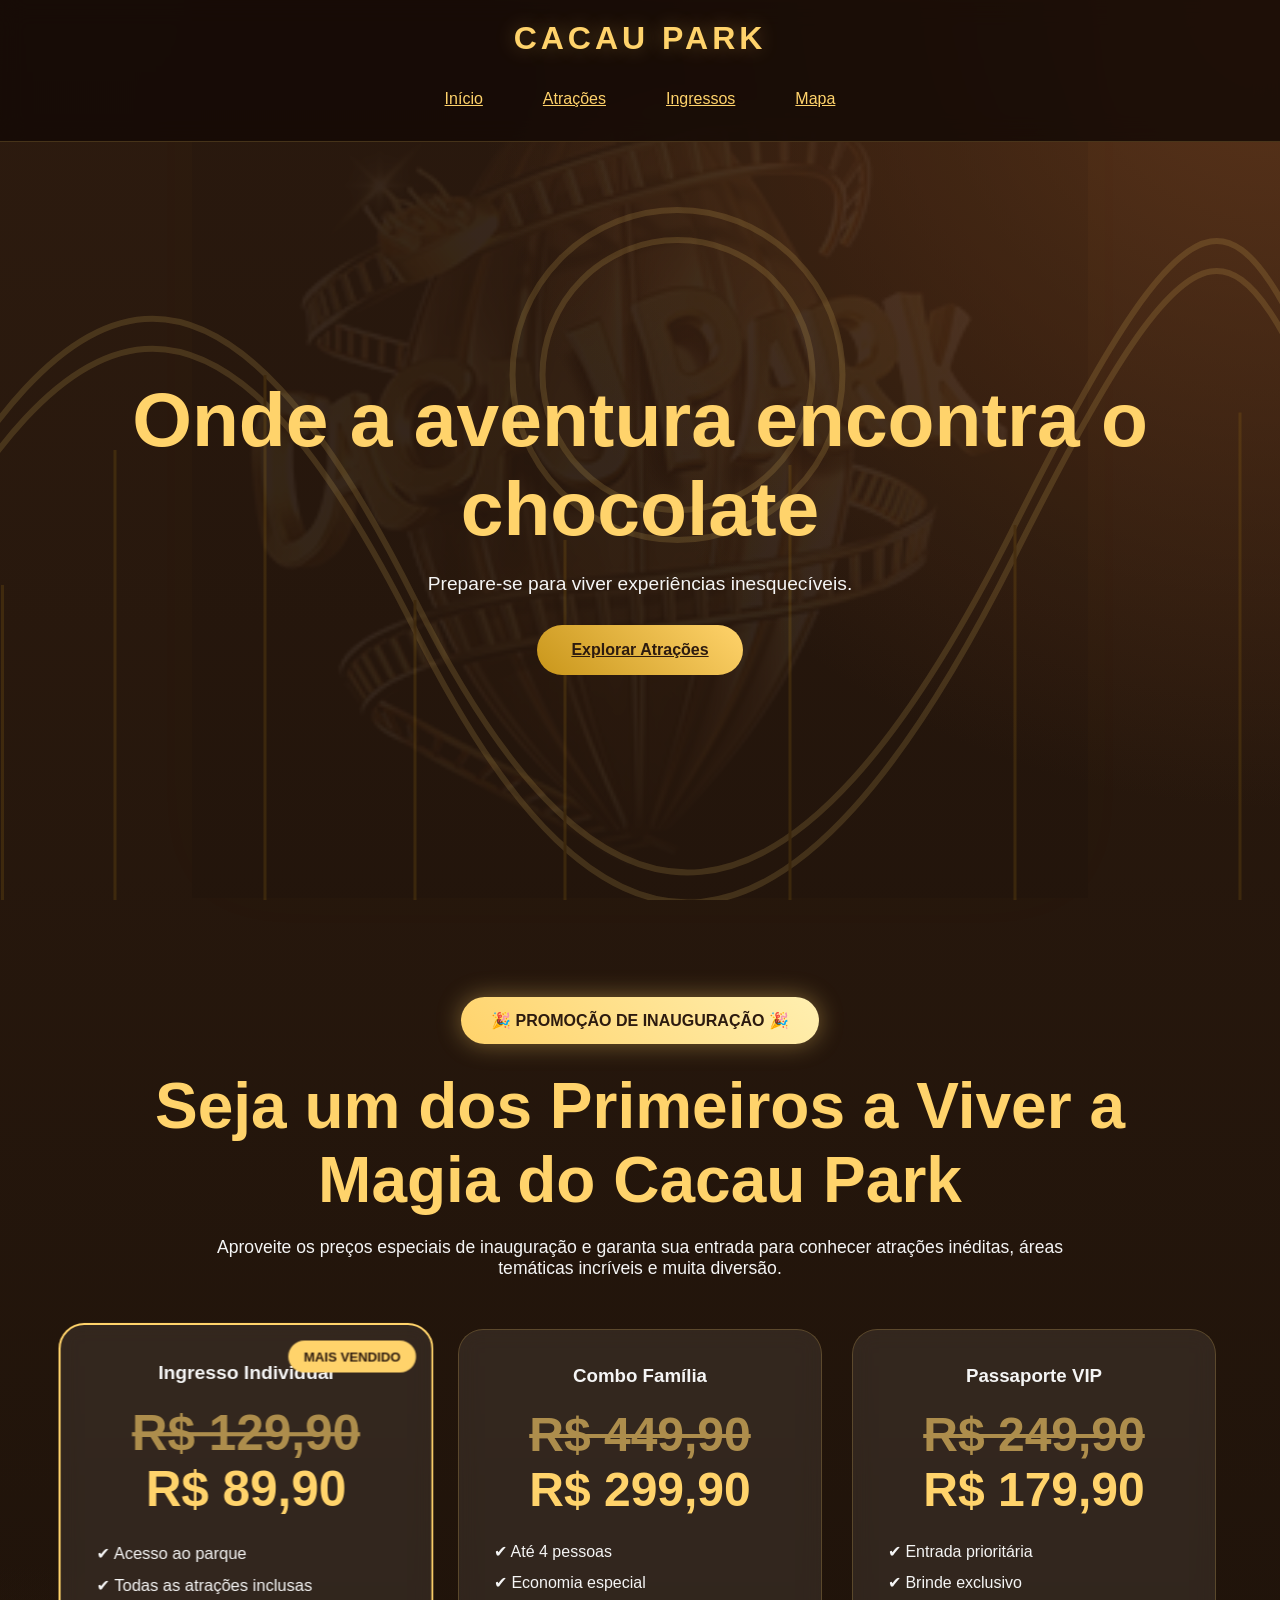
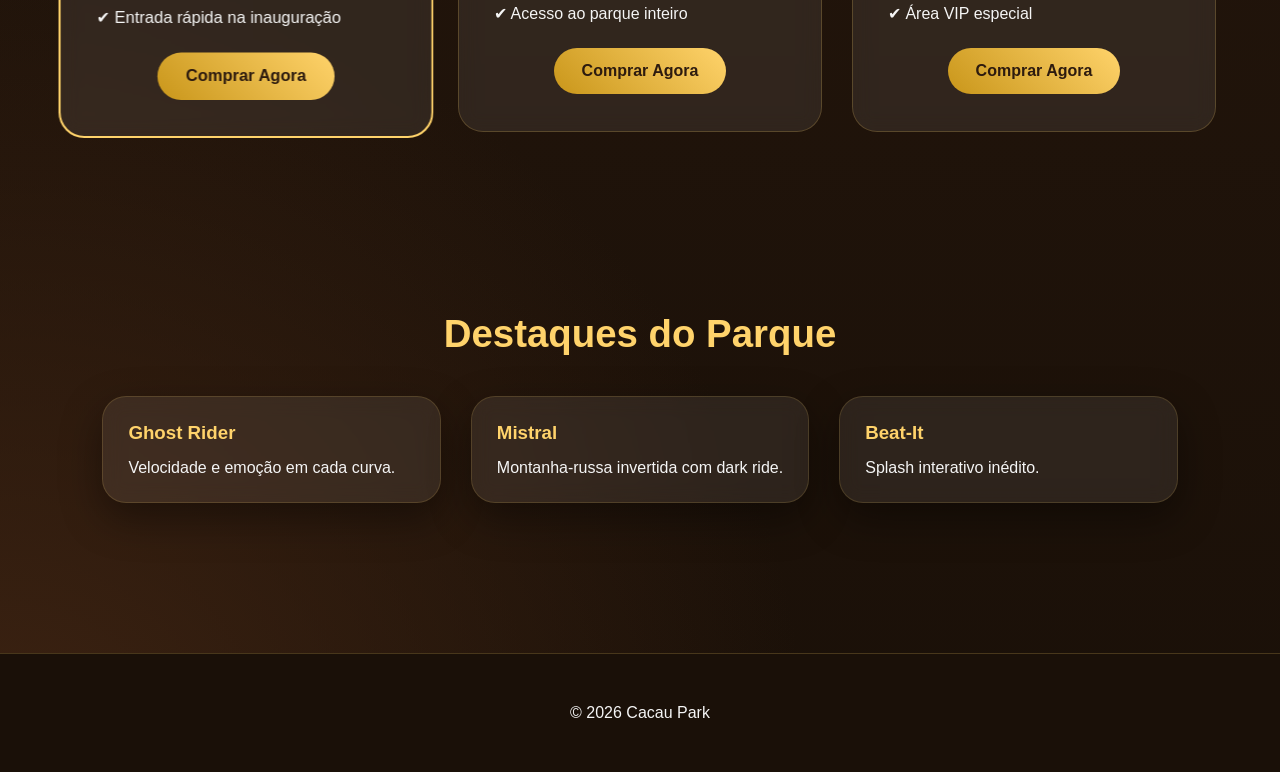
==== index.html @ 710dbe90 "Adicionar site completo" ====
<!DOCTYPE html>
<html lang="pt-BR">
<head>
<meta charset="UTF-8">
<meta name="viewport" content="width=device-width, initial-scale=1.0">
<title>Cacau Park</title>
<link rel="stylesheet" href="style.css">
</head>
<body>

<header>
    <h1>CACAU PARK</h1>
    <nav>
        <a href="index.html">Início</a>
        <a href="atracoes.html">Atrações</a>
        <a href="ingressos.html">Ingressos</a>
        <a href="mapa.html">Mapa</a>
    </nav>
</header>

<section class="hero">
    <h2>Onde a aventura encontra o chocolate</h2>
    <p>Prepare-se para viver experiências inesquecíveis.</p>
    <a href="atracoes.html" class="botao">Explorar Atrações</a>
</section>

<section class="promocao-inauguracao">

    <div class="promo-badge">
        🎉 PROMOÇÃO DE INAUGURAÇÃO 🎉
    </div>

    <h2>Seja um dos Primeiros a Viver a Magia do Cacau Park</h2>

    <p class="promo-texto">
        Aproveite os preços especiais de inauguração e garanta sua entrada
        para conhecer atrações inéditas, áreas temáticas incríveis e muita diversão.
    </p>

    <div class="promo-cards">

        <div class="promo-card destaque">
            <span class="tag-oferta">MAIS VENDIDO</span>

            <h3>Ingresso Individual</h3>

            <div class="preco">
                <span class="preco-antigo">R$ 129,90</span>
                <span class="preco-atual">R$ 89,90</span>
            </div>

            <ul>
                <li>✔ Acesso ao parque</li>
                <li>✔ Todas as atrações inclusas</li>
                <li>✔ Entrada rápida na inauguração</li>
            </ul>

            <a href="ingressos.html" class="botao-promo">
                Comprar Agora
            </a>
        </div>

        <div class="promo-card">
            <h3>Combo Família</h3>

            <div class="preco">
                <span class="preco-antigo">R$ 449,90</span>
                <span class="preco-atual">R$ 299,90</span>
            </div>

            <ul>
                <li>✔ Até 4 pessoas</li>
                <li>✔ Economia especial</li>
                <li>✔ Acesso ao parque inteiro</li>
            </ul>

            <a href="ingressos.html" class="botao-promo">
                Comprar Agora
            </a>
        </div>

        <div class="promo-card">
            <h3>Passaporte VIP</h3>

            <div class="preco">
                <span class="preco-antigo">R$ 249,90</span>
                <span class="preco-atual">R$ 179,90</span>
            </div>

            <ul>
                <li>✔ Entrada prioritária</li>
                <li>✔ Brinde exclusivo</li>
                <li>✔ Área VIP especial</li>
            </ul>

            <a href="ingressos.html" class="botao-promo">
                Comprar Agora
            </a>
        </div>

    </div>

</section>

<section class="destaques">
    <h2>Destaques do Parque</h2>

    <div class="cards">
        <div class="card">
            <h3>Ghost Rider</h3>
            <p>Velocidade e emoção em cada curva.</p>
        </div>

        <div class="card">
            <h3>Mistral</h3>
            <p>Montanha-russa invertida com dark ride.</p>
        </div>

        <div class="card">
            <h3>Beat-It</h3>
            <p>Splash interativo inédito.</p>
        </div>
    </div>
</section>

<footer>
    <p>© 2026 Cacau Park</p>
</footer>

</body>
</html>
---- style.css ----
/* =====================================================
   CACAU PARK PREMIUM THEME
   Versão Premium - HTML + CSS
   ===================================================== */

/* RESET */
*,
*::before,
*::after{
    margin:0;
    padding:0;
    box-sizing:border-box;
}

:root{
    --bg:#2d1b0f;
    --bg2:#4a2b15;
    --bg3:#1a1008;
    --gold:#ffd36b;
    --gold-dark:#c9961a;
    --white:#f5f5f5;
    --card:rgba(255,255,255,.08);
    --glass:rgba(255,255,255,.06);
    --shadow:0 15px 40px rgba(0,0,0,.4);
    --radius:24px;
}

html{
    scroll-behavior:smooth;
}

body{
    font-family:"Segoe UI",sans-serif;
    color:var(--white);
    background:
        radial-gradient(circle at top right,#5b341a 0%,transparent 30%),
        radial-gradient(circle at bottom left,#3d2312 0%,transparent 30%),
        linear-gradient(180deg,var(--bg),var(--bg3));
    min-height:100vh;
    overflow-x:hidden;
}

/* DECORAÇÕES */
body::before{
    content:"";
    position:fixed;
    inset:0;
    pointer-events:none;
    opacity:.06;
    background-image:
    repeating-linear-gradient(
        90deg,
        transparent 0,
        transparent 80px,
        var(--gold) 81px,
        transparent 82px
    );
}

header{
    position:sticky;
    top:0;
    z-index:999;
    backdrop-filter:blur(12px);
    background:rgba(20,10,5,.85);
    border-bottom:1px solid rgba(255,211,107,.2);
}

header h1{
    text-align:center;
    color:var(--gold);
    padding:20px;
    letter-spacing:4px;
    text-shadow:0 0 20px rgba(255,211,107,.3);
}

nav{
    display:flex;
    justify-content:center;
    gap:18px;
    flex-wrap:wrap;
    padding:0 10px 20px;
}

nav a{
    color:var(--gold);
    padding:12px 20px;
    border-radius:999px;
    transition:.3s;
    border:1px solid transparent;
}

nav a:hover{
    background:var(--gold);
    color:var(--bg);
    transform:translateY(-3px);
}

/* HERO */
.hero,
.hero-atracao{
    min-height:85vh;
    display:flex;
    flex-direction:column;
    justify-content:center;
    align-items:center;
    text-align:center;
    padding:40px;
}

.hero h2,
.hero-atracao h2{
    font-size:clamp(2.5rem,6vw,6rem);
    color:var(--gold);
    margin-bottom:20px;
}

.hero p,
.hero-atracao p{
    max-width:900px;
    font-size:1.2rem;
}

.botao,
button{
    margin-top:30px;
    padding:16px 34px;
    border:none;
    border-radius:999px;
    background:linear-gradient(45deg,var(--gold-dark),var(--gold));
    color:var(--bg);
    font-weight:700;
    cursor:pointer;
    transition:.3s;
}

.botao:hover,
button:hover{
    transform:translateY(-4px) scale(1.03);
    box-shadow:0 0 30px rgba(255,211,107,.5);
}

section{
    padding:90px 8%;
}

/* TÍTULOS */
section h2{
    text-align:center;
    color:var(--gold);
    margin-bottom:40px;
    font-size:2.4rem;
}

/* CARDS */
.cards{
    display:grid;
    grid-template-columns:repeat(auto-fit,minmax(280px,1fr));
    gap:30px;
}

.card{
    background:var(--card);
    backdrop-filter:blur(10px);
    border:1px solid rgba(255,211,107,.15);
    border-radius:var(--radius);
    padding:25px;
    transition:.4s;
    box-shadow:var(--shadow);
}

.card:hover{
    transform:translateY(-12px) rotateX(3deg);
    border-color:var(--gold);
}

.card h2,
.card h3{
    color:var(--gold);
    margin-bottom:15px;
}

.card img{
    width:100%;
    border-radius:18px;
    margin-bottom:15px;
}

/* ATRAÇÕES */
.info{
    max-width:900px;
    margin:auto;
}

.info ul{
    list-style:none;
    display:grid;
    gap:15px;
}

.info li{
    padding:18px;
    border-radius:14px;
    background:var(--glass);
    border-left:4px solid var(--gold);
}

/* MAPA */
.mapa-container{
    display:grid;
    grid-template-columns:repeat(auto-fit,minmax(250px,1fr));
    gap:25px;
}

.area{
    background:var(--glass);
    border:2px solid rgba(255,211,107,.3);
    padding:25px;
    border-radius:20px;
    transition:.3s;
}

.area:hover{
    transform:translateY(-8px);
    box-shadow:0 0 25px rgba(255,211,107,.25);
}

.area h3{
    color:var(--gold);
    margin-bottom:10px;
}

/* INGRESSOS */
.ticket-grid{
    display:grid;
    grid-template-columns:repeat(auto-fit,minmax(280px,1fr));
    gap:25px;
}

.ticket{
    text-align:center;
    background:var(--glass);
    border-radius:24px;
    padding:35px;
    border:1px solid rgba(255,211,107,.2);
}

.ticket .preco{
    font-size:3rem;
    color:var(--gold);
    margin:20px 0;
}

/* FORMULÁRIOS */
form{
    max-width:800px;
    margin:auto;
    display:flex;
    flex-direction:column;
    gap:15px;
}

input,
textarea{
    background:rgba(255,255,255,.05);
    border:1px solid rgba(255,211,107,.2);
    color:white;
    padding:15px;
    border-radius:14px;
}

textarea{
    min-height:180px;
}

/* GALERIA */
.gallery{
    display:grid;
    grid-template-columns:repeat(auto-fit,minmax(250px,1fr));
    gap:20px;
}

.gallery img{
    border-radius:18px;
    transition:.4s;
}

.gallery img:hover{
    transform:scale(1.05);
}

/* ESTATÍSTICAS */
.stats{
    display:grid;
    grid-template-columns:repeat(auto-fit,minmax(180px,1fr));
    gap:20px;
}

.stat{
    text-align:center;
    background:var(--glass);
    padding:25px;
    border-radius:20px;
}

.stat h3{
    color:var(--gold);
    font-size:2rem;
}

/* FAQ */
.faq{
    max-width:1000px;
    margin:auto;
}

.faq details{
    margin-bottom:15px;
    background:var(--glass);
    border-radius:14px;
    padding:15px;
}

.faq summary{
    cursor:pointer;
    color:var(--gold);
    font-weight:bold;
}

/* RODAPÉ */
footer{
    margin-top:60px;
    background:var(--bg3);
    text-align:center;
    padding:50px 20px;
    border-top:1px solid rgba(255,211,107,.2);
}

/* UTILITÁRIOS */
.center{text-align:center;}
.mt-1{margin-top:10px;}
.mt-2{margin-top:20px;}
.mt-3{margin-top:30px;}
.mt-4{margin-top:40px;}
.mb-1{margin-bottom:10px;}
.mb-2{margin-bottom:20px;}
.mb-3{margin-bottom:30px;}
.mb-4{margin-bottom:40px;}

/* ANIMAÇÕES */
@keyframes flutuar{
    0%{transform:translateY(0);}
    50%{transform:translateY(-10px);}
    100%{transform:translateY(0);}
}

@keyframes brilho{
    0%{box-shadow:0 0 0 rgba(255,211,107,0);}
    50%{box-shadow:0 0 25px rgba(255,211,107,.4);}
    100%{box-shadow:0 0 0 rgba(255,211,107,0);}
}

.logo-animada{
    animation:flutuar 4s infinite ease-in-out;
}

.destaque{
    animation:brilho 3s infinite;
}

/* RESPONSIVO */
@media(max-width:900px){
    section{
        padding:70px 6%;
    }
}

@media(max-width:600px){
    nav{
        flex-direction:column;
        align-items:center;
    }

    .hero h2,
    .hero-atracao h2{
        font-size:2.5rem;
    }

    section{
        padding:50px 5%;
    }
}

/* ===== TRILHOS DE MONTANHA-RUSSA ===== */

body{
    overflow-x:hidden;
}

body::after{
    content:"";
    position:fixed;
    inset:0;
    z-index:-1;
    pointer-events:none;
    opacity:.15;

    background-image:url("data:image/svg+xml,%3Csvg xmlns='http://www.w3.org/2000/svg' viewBox='0 0 2000 1200'%3E%3Cg stroke='%23FFD36B' fill='none'%3E%3Cpath d='M0 800 C250 300 450 300 700 800 S1200 1300 1500 700 S1800 300 2000 700' stroke-width='8'/%3E%3Cpath d='M0 840 C250 340 450 340 700 840 S1200 1340 1500 740 S1800 340 2000 740' stroke-width='8'/%3E%3Ccircle cx='1050' cy='500' r='180' stroke-width='8'/%3E%3Ccircle cx='1050' cy='500' r='220' stroke-width='8'/%3E%3C/g%3E%3Cg stroke='%23C9961A' stroke-width='4'%3E%3Cline x1='150' y1='780' x2='150' y2='1200'/%3E%3Cline x1='300' y1='600' x2='300' y2='1200'/%3E%3Cline x1='500' y1='500' x2='500' y2='1200'/%3E%3Cline x1='700' y1='800' x2='700' y2='1200'/%3E%3Cline x1='900' y1='720' x2='900' y2='1200'/%3E%3Cline x1='1200' y1='620' x2='1200' y2='1200'/%3E%3Cline x1='1500' y1='700' x2='1500' y2='1200'/%3E%3Cline x1='1800' y1='550' x2='1800' y2='1200'/%3E%3C/g%3E%3C/svg%3E");

    background-size:cover;
    background-position:center;
    background-repeat:no-repeat;
}

/* ==========================
   MAPA PREMIUM
========================== */

.mapa-premium{
    text-align:center;
    padding:80px 5%;
}

.mapa-premium h2{
    color:#ffd36b;
    font-size:3rem;
    margin-bottom:20px;
}

.mapa-premium p{
    max-width:800px;
    margin:auto;
    margin-bottom:40px;
}

.mapa-container{
    display:flex;
    justify-content:center;
}

.mapa-imagem{
    width:100%;
    max-width:1400px;
    border-radius:30px;

    border:4px solid #ffd36b;

    box-shadow:
    0 0 30px rgba(255,211,107,.3),
    0 0 60px rgba(255,211,107,.15);

    transition:.4s;
}

.mapa-imagem:hover{
    transform:scale(1.02);
}

.legenda-mapa{
    margin-top:30px;

    display:flex;
    justify-content:center;
    gap:20px;
    flex-wrap:wrap;
}

.legenda-item{
    background:rgba(255,255,255,.08);

    border:1px solid rgba(255,211,107,.3);

    padding:12px 20px;

    border-radius:999px;
}

/* ===== CARDS DO MAPA ===== */

.legenda-interativa{
    padding:80px 5%;
    text-align:center;
}

.legenda-interativa h2{
    margin-bottom:40px;
    color:#ffd36b;
}

.legenda-interativa .card{
    cursor:pointer;
    transition:.4s;
}

.legenda-interativa .card:hover{
    transform:translateY(-12px) scale(1.04);
    border-color:#ffd36b;

    box-shadow:
    0 0 20px rgba(255,211,107,.35),
    0 0 40px rgba(255,211,107,.2);
}

.legenda-interativa .card h3{
    margin-bottom:15px;
    color:#ffd36b;
}

/* ===================================
   BOTÕES DAS ATRAÇÕES
=================================== */

.navegacao-atracoes{
    text-align:center;
    padding:80px 5%;
}

.navegacao-atracoes h2{
    color:#ffd36b;
    margin-bottom:30px;
}

.botoes-atracoes{
    display:flex;
    justify-content:center;
    gap:20px;
    flex-wrap:wrap;
}

.botao-principal{
    background:linear-gradient(
        45deg,
        #c9961a,
        #ffd36b
    );

    color:#2d1b0f;
    padding:16px 32px;
    border-radius:50px;
    text-decoration:none;
    font-weight:bold;
    transition:.3s;
}

.botao-secundario{
    background:rgba(255,255,255,.08);
    border:1px solid rgba(255,211,107,.3);

    color:white;
    padding:16px 32px;
    border-radius:50px;
    text-decoration:none;
    font-weight:bold;
    transition:.3s;
}

.botao-principal:hover,
.botao-secundario:hover{
    transform:translateY(-5px);
    box-shadow:0 0 20px rgba(255,211,107,.35);
}

/* ==========================
   BOTÃO DOS CARDS
========================== */

.botao-card{
    display:inline-block;
    margin-top:20px;

    padding:12px 24px;

    background:linear-gradient(
        45deg,
        #c9961a,
        #ffd36b
    );

    color:#2d1b0f;
    font-weight:bold;

    text-decoration:none;

    border-radius:30px;

    transition:.3s;
}

.botao-card:hover{
    transform:translateY(-4px);

    box-shadow:
    0 0 15px rgba(255,211,107,.4),
    0 0 30px rgba(255,211,107,.2);
}

/* Card inteiro mais bonito */

.card{
    display:flex;
    flex-direction:column;
    justify-content:space-between;
}

.card p{
    flex-grow:1;
}

/* ======================================
   PROMOÇÃO DE INAUGURAÇÃO
====================================== */

.promocao-inauguracao{
    text-align:center;
    padding:90px 5%;
}

.promo-badge{
    display:inline-block;
    background:linear-gradient(45deg,#ffd36b,#ffefb0);

    color:#2d1b0f;

    font-weight:900;

    padding:14px 30px;

    border-radius:999px;

    margin-bottom:25px;

    box-shadow:0 0 25px rgba(255,211,107,.4);
}

.promocao-inauguracao h2{
    font-size:clamp(2rem,5vw,4rem);

    color:#ffd36b;

    margin-bottom:20px;
}

.promo-texto{
    max-width:900px;
    margin:auto;
    margin-bottom:50px;

    font-size:1.1rem;
}

.promo-cards{
    display:grid;

    grid-template-columns:
    repeat(auto-fit,minmax(280px,1fr));

    gap:30px;
}

.promo-card{
    position:relative;

    background:rgba(255,255,255,.08);

    backdrop-filter:blur(10px);

    border:1px solid rgba(255,211,107,.2);

    border-radius:25px;

    padding:35px;

    transition:.4s;
}

.promo-card:hover{
    transform:translateY(-10px);

    box-shadow:
    0 0 25px rgba(255,211,107,.3);
}

.tag-oferta{
    position:absolute;

    top:15px;
    right:15px;

    background:#ffd36b;

    color:#2d1b0f;

    padding:8px 15px;

    border-radius:999px;

    font-size:.8rem;

    font-weight:bold;
}

.preco{
    margin:25px 0;
}

.preco-antigo{
    display:block;

    text-decoration:line-through;

    opacity:.6;
}

.preco-atual{
    display:block;

    font-size:3rem;

    font-weight:bold;

    color:#ffd36b;
}

.promo-card ul{
    list-style:none;

    margin:25px 0;

    text-align:left;
}

.promo-card li{
    margin-bottom:12px;
}

.botao-promo{
    display:inline-block;

    background:linear-gradient(
        45deg,
        #c9961a,
        #ffd36b
    );

    color:#2d1b0f;

    text-decoration:none;

    padding:14px 28px;

    border-radius:999px;

    font-weight:bold;

    transition:.3s;
}

.botao-promo:hover{
    transform:scale(1.05);

    box-shadow:
    0 0 20px rgba(255,211,107,.4);
}

.destaque{
    border:2px solid #ffd36b;

    transform:scale(1.03);
}

.botao-card{
    display:inline-block;
    margin-top:20px;
    padding:12px 24px;
    border-radius:30px;
    text-decoration:none;
    font-weight:bold;

    background:linear-gradient(
        45deg,
        #c9961a,
        #ffd36b
    );

    color:#2d1b0f;

    transition:.3s;
}

.botao-card:hover{
    transform:translateY(-4px);
    box-shadow:0 0 15px rgba(255,211,107,.4);
}

/* ================================= */
/* INGRESSOS */
/* ================================= */

.hero-ingressos{
    text-align:center;
    padding:100px 5%;
}

.hero-ingressos h2{
    font-size:4rem;
    color:#ffd36b;
    margin-bottom:20px;
}

.ingresso{
    position:relative;
}

.preco{
    font-size:3rem;
    font-weight:bold;
    color:#ffd36b;
    margin:20px 0;
}

.ingresso ul{
    list-style:none;
    text-align:left;
    margin:20px 0;
}

.ingresso li{
    margin-bottom:10px;
}

.tag-oferta{
    position:absolute;
    top:15px;
    right:15px;

    background:#ffd36b;
    color:#2d1b0f;

    padding:8px 15px;
    border-radius:999px;

    font-size:.8rem;
    font-weight:bold;
}

.destaque{
    border:2px solid #ffd36b;
    transform:scale(1.03);
}

/* ================================= */
/* FORMULÁRIO DE INGRESSOS */
/* ================================= */

.formulario-ingressos,
.pagamento{
    padding:80px 5%;
    text-align:center;
}

.form-ingresso{
    max-width:900px;
    margin:auto;

    display:grid;
    grid-template-columns:repeat(auto-fit,minmax(250px,1fr));
    gap:20px;
}

.campo{
    display:flex;
    flex-direction:column;
    text-align:left;
}

.campo label{
    margin-bottom:8px;
    color:#ffd36b;
    font-weight:bold;
}

.campo input,
.campo select{
    padding:15px;

    border:none;
    border-radius:15px;

    background:rgba(255,255,255,.08);
    color:white;

    outline:none;
}

.campo input:focus,
.campo select:focus{
    box-shadow:0 0 15px rgba(255,211,107,.3);
}

.botao-comprar{
    grid-column:1/-1;

    padding:18px;

    border:none;
    border-radius:50px;

    background:linear-gradient(
        45deg,
        #c9961a,
        #ffd36b
    );

    color:#2d1b0f;

    font-size:1.1rem;
    font-weight:bold;

    cursor:pointer;

    transition:.3s;
}

.botao-comprar:hover{
    transform:translateY(-5px);

    box-shadow:
    0 0 20px rgba(255,211,107,.4);
}

/* ================================= */
/* COMPRA REALIZADA */
/* ================================= */

.compra-sucesso{
    min-height:70vh;

    display:flex;
    justify-content:center;
    align-items:center;

    padding:80px 5%;
}

.sucesso-card{
    max-width:900px;
    width:100%;

    text-align:center;

    background:rgba(255,255,255,.06);

    border:1px solid rgba(255,211,107,.2);

    border-radius:30px;

    padding:60px;
}

.icone-sucesso{
    font-size:6rem;
    margin-bottom:20px;
}

.sucesso-card h2{
    color:#ffd36b;
    font-size:3rem;
    margin-bottom:20px;
}

.sucesso-card p{
    margin-bottom:40px;
}

.info-compra{
    display:grid;
    grid-template-columns:repeat(auto-fit,minmax(200px,1fr));
    gap:20px;

    margin-bottom:40px;
}

.info-item{
    background:rgba(255,255,255,.05);

    padding:25px;

    border-radius:20px;
}

.info-item h3{
    color:#ffd36b;
    margin-bottom:10px;
}

.acoes{
    display:flex;
    justify-content:center;
    gap:20px;
    flex-wrap:wrap;
}

/* ==========================
   CAMPOS DE COMPRA
========================== */

#tipoIngresso,
#dataVisita{
    width:100%;

    padding:15px;

    border:none;
    border-radius:15px;

    background:rgba(255,255,255,.08);

    color:white;

    font-size:1rem;

    transition:.3s;
}

#tipoIngresso:focus,
#dataVisita:focus{
    outline:none;

    box-shadow:
    0 0 15px rgba(255,211,107,.4);

    border:1px solid #ffd36b;
}

/* BOTÃO FINALIZAR */

.botao-comprar{
    display:inline-block;

    margin-top:30px;

    padding:18px 40px;

    border:none;

    border-radius:50px;

    background:linear-gradient(
        45deg,
        #c9961a,
        #ffd36b
    );

    color:#2d1b0f;

    text-decoration:none;

    font-weight:bold;

    font-size:1.1rem;

    cursor:pointer;

    transition:.3s;
}

.botao-comprar:hover{
    transform:translateY(-5px);

    box-shadow:
    0 0 20px rgba(255,211,107,.4),
    0 0 40px rgba(255,211,107,.2);
}

/* INFORMAÇÕES DA COMPRA */

.info-item p{
    color:#ffd36b;
    font-weight:bold;
    font-size:1.1rem;
}

input[type="date"]{
    color:white;
}

body::before{
    content:"";

    position:fixed;

    top:50%;
    left:50%;

    transform:
    translate(-50%, -50%);

    width:min(70vw,900px);
    height:min(70vw,900px);

    background-image:url("logo-cacau-park.jpg");
    background-size:contain;
    background-repeat:no-repeat;
    background-position:center;

    opacity:0.06;

    z-index:-1;

    filter:
        drop-shadow(0 0 50px rgba(255,211,107,.2));

    pointer-events:none;
}
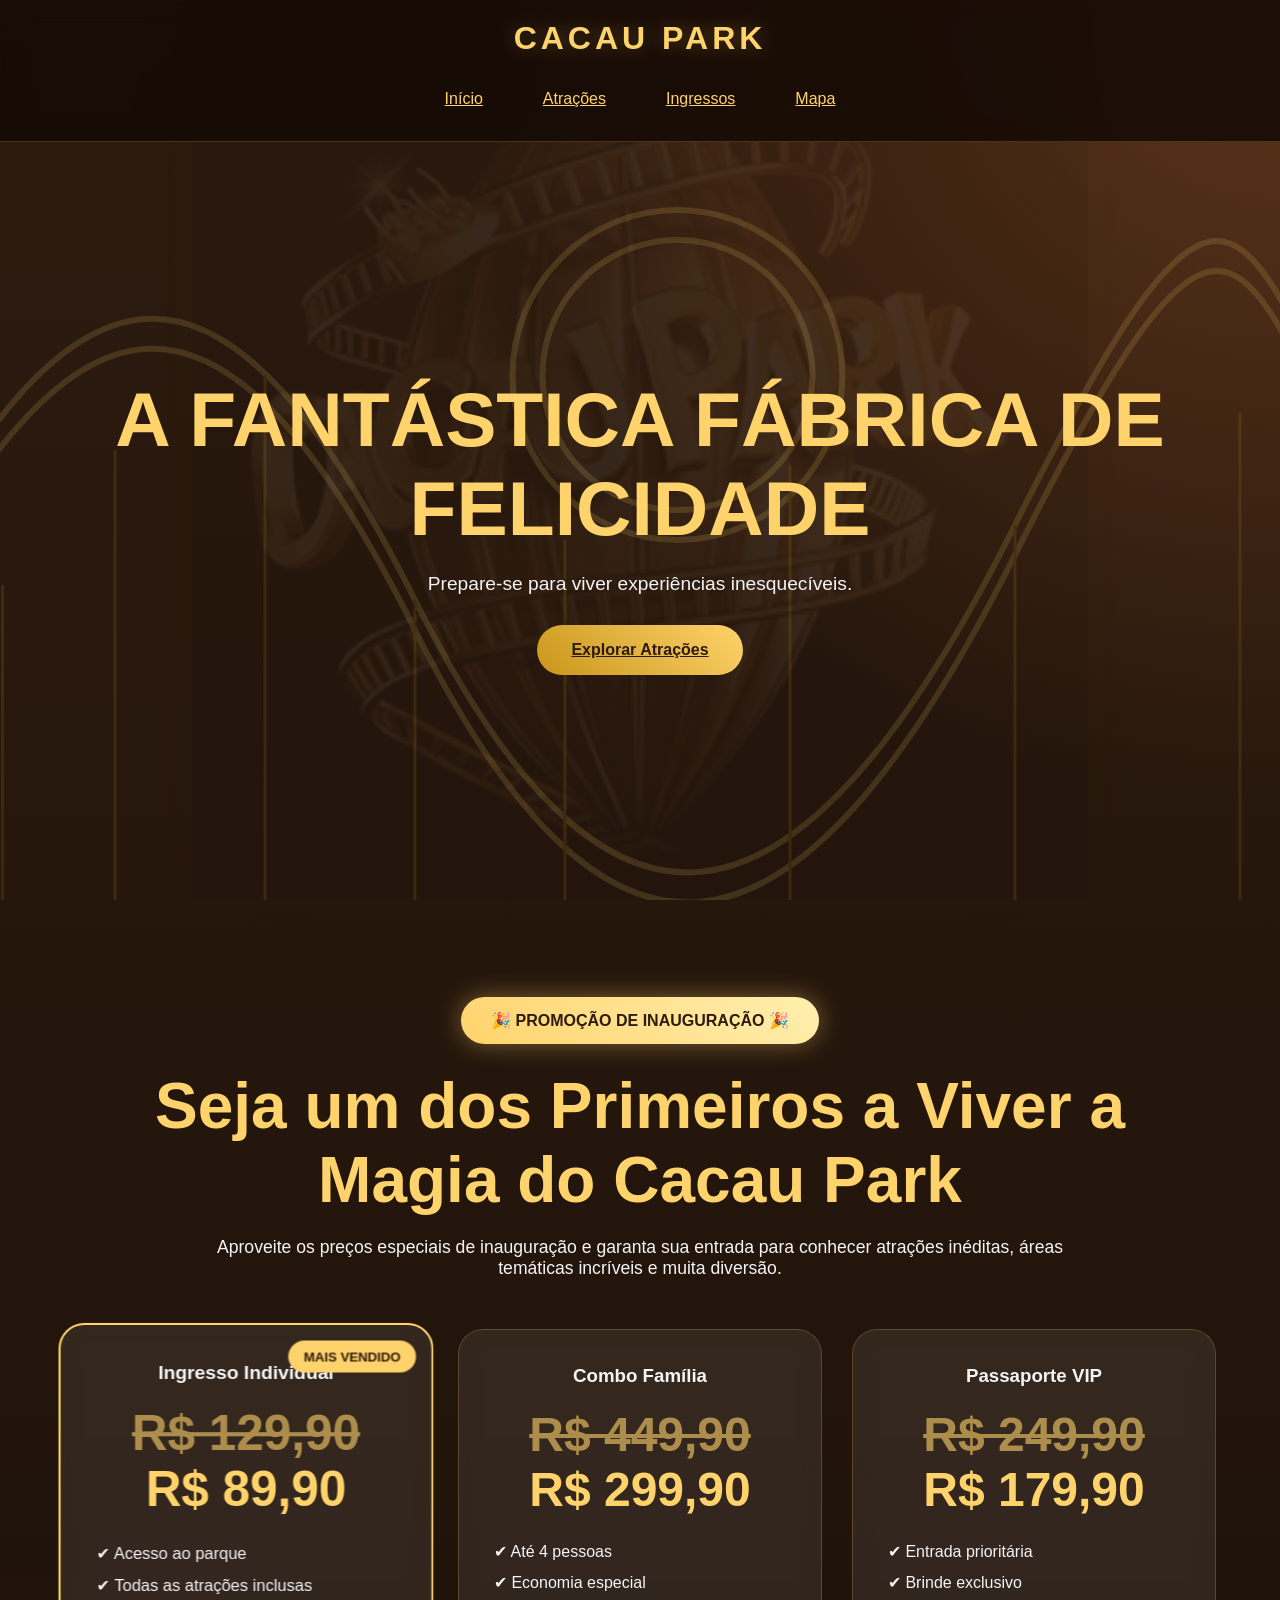
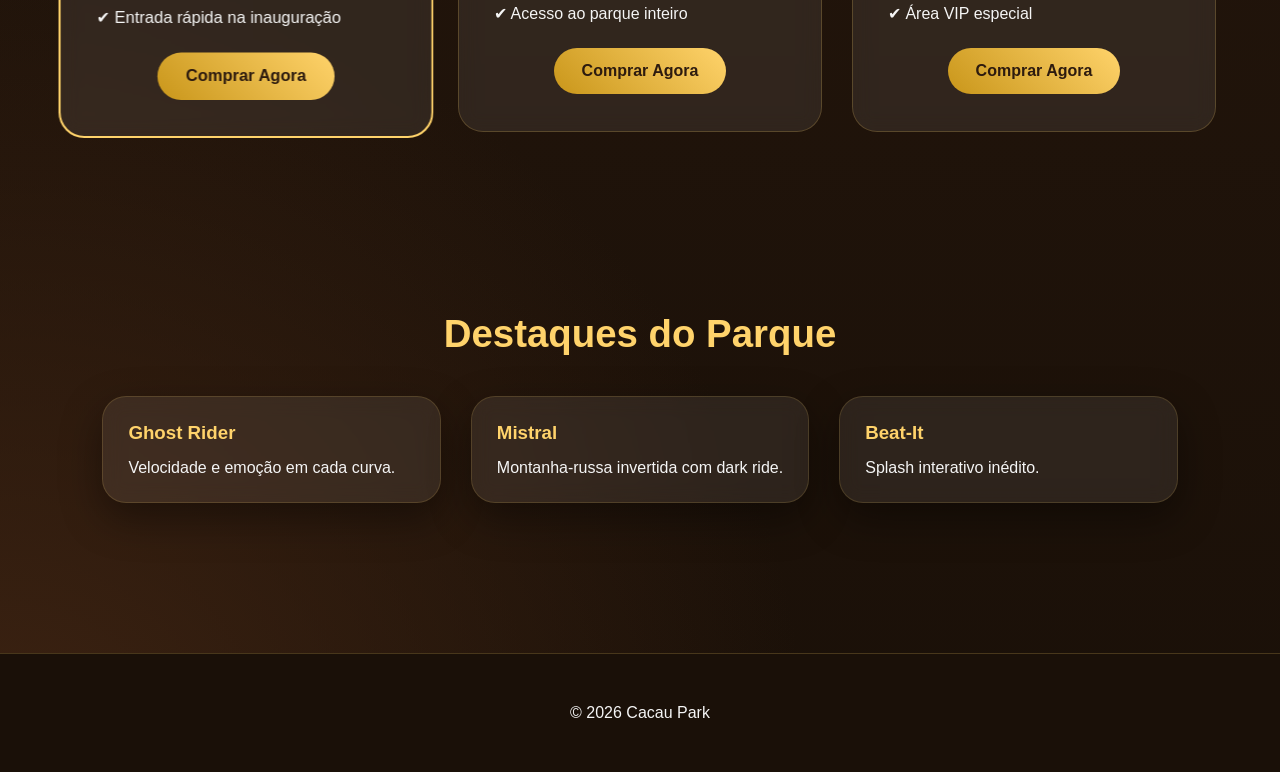
==== commit e16b9bc4: "Atualização do site" ====
--- a/index.html
+++ b/index.html
@@ -19,7 +19,7 @@
 </header>
 
 <section class="hero">
-    <h2>Onde a aventura encontra o chocolate</h2>
+    <h2>A FANTÁSTICA FÁBRICA DE FELICIDADE</h2>
     <p>Prepare-se para viver experiências inesquecíveis.</p>
     <a href="atracoes.html" class="botao">Explorar Atrações</a>
 </section>
